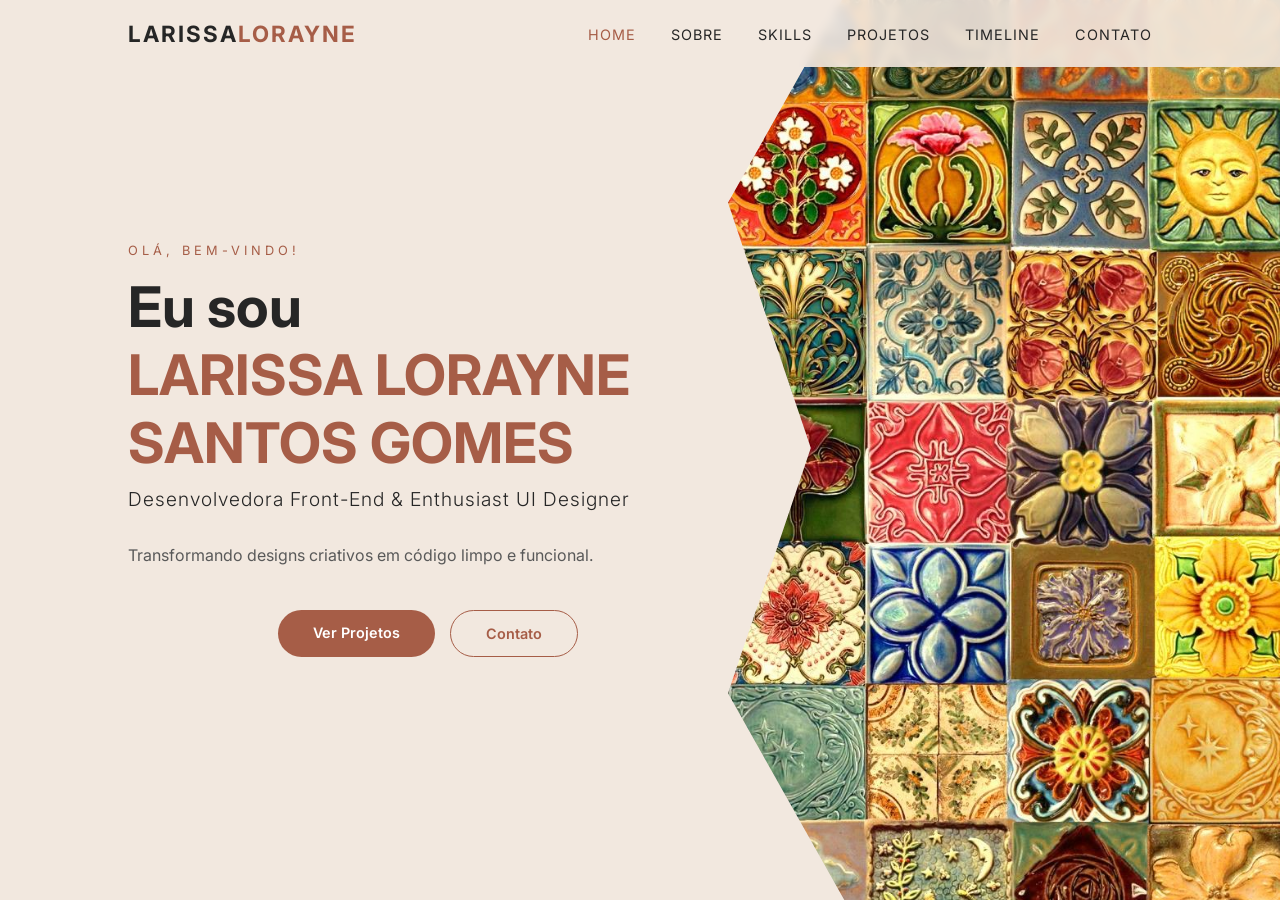
==== index.html @ 09d09968 "Add files via upload" ====
<!DOCTYPE html>
<html lang="pt-br">
<head>
    <meta charset="UTF-8">
    <meta name="viewport" content="width=device-width, initial-scale=1.0">
    <title>Meu Portfólio | Home</title>
    <link rel="stylesheet" href="css/style.css">
    <link href="https://fonts.googleapis.com/css2?family=Inter:wght@300;400;700&display=swap" rel="stylesheet">
</head>
<body>

    <header>
        <nav>
            <div class="logo">LARISSA<span>LORAYNE</span></div>
            <ul>
                <li><a href="index.html" class="active">Home</a></li>
                <li><a href="sobre.html">Sobre</a></li>
                <li><a href="skills.html">Skills</a></li>
                <li><a href="projetos.html">Projetos</a></li>
                <li><a href="timeline.html">Timeline</a></li>
                <li><a href="contato.html">Contato</a></li>
            </ul>
        </nav>
    </header>

    <main class="hero-section">
    <div class="hero-content">
        <p class="greeting">OLÁ, BEM-VINDO!</p>
        <h1>Eu sou <br> <span>LARISSA LORAYNE SANTOS GOMES</span></h1>
        <h2>Desenvolvedora Front-End & Enthusiast UI Designer</h2>
        <p class="description">
            Transformando designs criativos em código limpo e funcional.
        </p>
        <div class="cta-buttons">
            <a href="projetos.html" class="btn-primary">Ver Projetos</a>
            <a href="contato.html" class="btn-secondary">Contato</a>
        </div>
    </div>

    <div class="hero-image-container">
        <div class="wave-shape"></div>
        <div class="hero-image-container">
    <div class="wave-shape"></div>
    <img src="assets/img.jpg" alt="Minha Foto de Perfil">
</div>
    </div>
</main>

</body>
</html>
---- css/style.css ----
/* Configurações Globais */
* {
    margin: 0;
    padding: 0;
    box-sizing: border-box;
    font-family: 'Inter', sans-serif;
}

:root {
    --cor-principal: #A65D47;   /* Terracota */
    --cor-secundaria: #D9BBA9;  /* Bege Médio */
    --cor-fundo: #F2E8DF;       /* Off-white/Nude claro */
    --cor-texto: #262626;       /* Grafite escuro */
    --cor-branco: #FFFFFF;
}

body {
    background-color: var(--cor-fundo);
    color: var(--cor-texto);
    min-height: 100vh;
}

/* Navegação com transparência elegante */
header {
    padding: 20px 10%;
    background: rgba(242, 232, 223, 0.9); /* Cor de fundo com transparência */
    backdrop-filter: blur(5px);
    position: fixed;
    width: 100%;
    top: 0;
    z-index: 1000;
}

nav {
    display: flex;
    justify-content: space-between;
    align-items: center;
}

.logo {
    font-size: 1.4rem;
    font-weight: 700;
    letter-spacing: 2px;
    color: var(--cor-texto);
}

.logo span {
    color: var(--cor-principal);
}

nav ul {
    display: flex;
    list-style: none;
}

nav ul li {
    margin-left: 35px;
}

nav ul li a {
    text-decoration: none;
    color: var(--cor-texto);
    font-weight: 400;
    font-size: 0.9rem;
    text-transform: uppercase;
    letter-spacing: 1px;
    transition: 0.3s;
}

nav ul li a:hover, nav ul li a.active {
    color: var(--cor-principal);
}

/* Garante que a seção principal ocupe a tela toda sem rolar */
.hero-section {
    height: 100vh;
    display: flex;
    align-items: center; /* Centraliza verticalmente */
    justify-content: flex-start; /* Alinha ao início para controlar o preenchimento */
    position: relative;
    overflow: hidden;
}

.hero-content {
    /* Em vez de width: 50%, usamos um max-width para não esmagar o texto */
    width: 100%;
    max-width: 600px; 
    
    /* Centraliza na metade esquerda da tela */
    margin-left: 10%; 
    
    /* Garante que o texto fique acima de qualquer fundo */
    z-index: 2;
    position: relative;
}

/* Faz a imagem dos azulejos preencher todo o espaço sem esticar */
.hero-image-container img {
    width: 100%;
    height: 100%;
    object-fit: cover; /* ESSENCIAL: Preenche o espaço mantendo a proporção */
    object-position: center; /* Centraliza o desenho dos azulejos */
    
    /* O recorte que você pediu (exemplo de onda orgânica) */
    clip-path: polygon(25% 0%, 100% 0%, 100% 100%, 25% 100%, 0% 75%, 15% 50%, 0% 25%);
}

/* A forma colorida que fica logo atrás para dar o efeito de borda */
.wave-shape {
    position: absolute;
    left: -2px; /* Pequeno ajuste para a borda aparecer */
    top: 0;
    width: 100%;
    height: 100%;
    background-color: var(--mustard); /* Ou a cor que você definiu no :root */
    z-index: -1;
    clip-path: polygon(24% 0%, 100% 0%, 100% 100%, 24% 100%, -1% 75%, 14% 50%, -1% 25%);
}
.greeting {
    font-weight: 400;
    letter-spacing: 4px;
    color: var(--cor-principal);
    margin-bottom: 15px;
    font-size: 0.8rem;
}

h1 {
    font-size: 3.5rem;
    margin-bottom: 10px;
    font-weight: 700;
    color: var(--cor-texto);
}

h1 span {
    color: var(--cor-principal);
}

h2 {
    font-size: 1.2rem;
    font-weight: 300;
    margin-bottom: 30px;
    letter-spacing: 1px;
}

.description {
    max-width: 600px;
    margin: 0 auto 40px;
    font-size: 1rem;
    line-height: 1.8;
    color: #595959;
}

/* Botões Modernos */
.cta-buttons {
    display: flex;
    gap: 15px;
    justify-content: center;
}

.btn-primary {
    background-color: var(--cor-principal);
    color: var(--cor-branco);
    padding: 14px 35px;
    text-decoration: none;
    border-radius: 50px; /* Botão arredondado fica mais moderno nessa paleta */
    font-size: 0.9rem;
    font-weight: 600;
    transition: all 0.3s ease;
}

.btn-secondary {
    border: 1px solid var(--cor-principal);
    color: var(--cor-principal);
    padding: 14px 35px;
    text-decoration: none;
    border-radius: 50px;
    font-size: 0.9rem;
    font-weight: 600;
    transition: all 0.3s ease;
}

.btn-primary:hover {
    background-color: #8c4b38; /* Um terracota um pouco mais escuro para o hover */
    transform: translateY(-2px);
    box-shadow: 0 5px 15px rgba(166, 93, 71, 0.3);
}

.btn-secondary:hover {
    background-color: var(--cor-principal);
    color: var(--cor-branco);
    transform: translateY(-2px);
}

/* Responsividade */
@media (max-width: 768px) {
    h1 { font-size: 2.2rem; }
    .description { font-size: 0.9rem; }
    nav ul { display: none; }
}
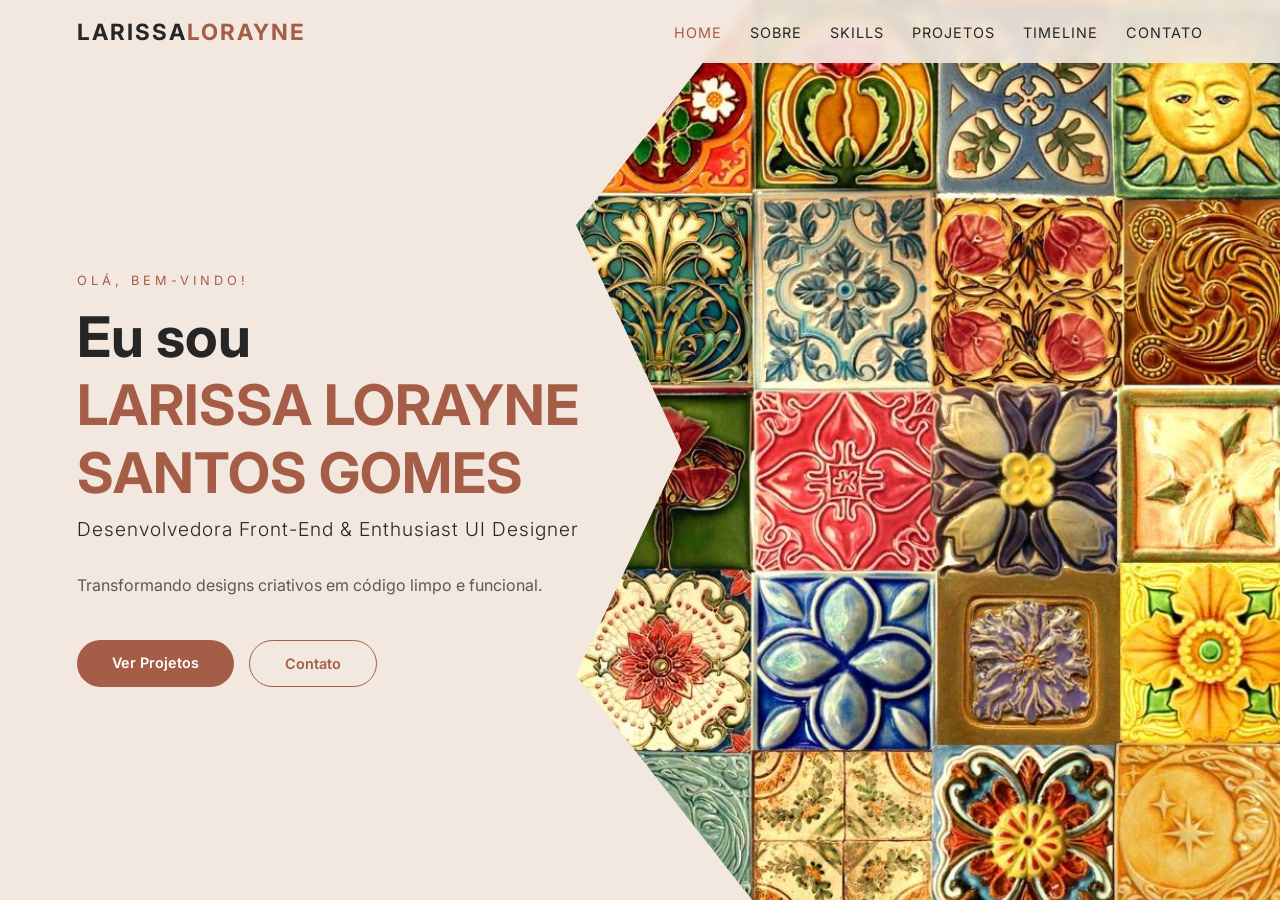
==== commit 974818de: "Add files via upload" ====
--- a/index.html
+++ b/index.html
@@ -1,50 +1,47 @@
-<!DOCTYPE html>
-<html lang="pt-br">
-<head>
-    <meta charset="UTF-8">
-    <meta name="viewport" content="width=device-width, initial-scale=1.0">
-    <title>Meu Portfólio | Home</title>
-    <link rel="stylesheet" href="css/style.css">
-    <link href="https://fonts.googleapis.com/css2?family=Inter:wght@300;400;700&display=swap" rel="stylesheet">
-</head>
-<body>
-
-    <header>
-        <nav>
-            <div class="logo">LARISSA<span>LORAYNE</span></div>
-            <ul>
-                <li><a href="index.html" class="active">Home</a></li>
-                <li><a href="sobre.html">Sobre</a></li>
-                <li><a href="skills.html">Skills</a></li>
-                <li><a href="projetos.html">Projetos</a></li>
-                <li><a href="timeline.html">Timeline</a></li>
-                <li><a href="contato.html">Contato</a></li>
-            </ul>
-        </nav>
-    </header>
-
-    <main class="hero-section">
-    <div class="hero-content">
-        <p class="greeting">OLÁ, BEM-VINDO!</p>
-        <h1>Eu sou <br> <span>LARISSA LORAYNE SANTOS GOMES</span></h1>
-        <h2>Desenvolvedora Front-End & Enthusiast UI Designer</h2>
-        <p class="description">
-            Transformando designs criativos em código limpo e funcional.
-        </p>
-        <div class="cta-buttons">
-            <a href="projetos.html" class="btn-primary">Ver Projetos</a>
-            <a href="contato.html" class="btn-secondary">Contato</a>
-        </div>
-    </div>
-
-    <div class="hero-image-container">
-        <div class="wave-shape"></div>
-        <div class="hero-image-container">
-    <div class="wave-shape"></div>
-    <img src="assets/img.jpg" alt="Minha Foto de Perfil">
-</div>
-    </div>
-</main>
-
-</body>
+<!DOCTYPE html>
+<html lang="pt-br">
+<head>
+    <meta charset="UTF-8">
+    <meta name="viewport" content="width=device-width, initial-scale=1.0">
+    <title>Meu Portfólio | Home</title>
+    <link rel="stylesheet" href="css/style.css">
+    <link href="https://fonts.googleapis.com/css2?family=Inter:wght@300;400;700&display=swap" rel="stylesheet">
+</head>
+<body>
+
+    <header>
+        <nav>
+            <div class="logo">LARISSA<span>LORAYNE</span></div>
+            <ul>
+                <li><a href="index.html" class="active">Home</a></li>
+                <li><a href="sobre.html">Sobre</a></li>
+                <li><a href="skills.html">Skills</a></li>
+                <li><a href="projetos.html">Projetos</a></li>
+                <li><a href="timeline.html">Timeline</a></li>
+                <li><a href="contato.html">Contato</a></li>
+            </ul>
+        </nav>
+    </header>
+
+    <main class="hero-section">
+    <div class="hero-content">
+        <p class="greeting">OLÁ, BEM-VINDO!</p>
+        <h1>Eu sou <br> <span>LARISSA LORAYNE SANTOS GOMES</span></h1>
+        <h2>Desenvolvedora Front-End & Enthusiast UI Designer</h2>
+        <p class="description">
+            Transformando designs criativos em código limpo e funcional.
+        </p>
+        <div class="cta-buttons">
+            <a href="projetos.html" class="btn-primary">Ver Projetos</a>
+            <a href="contato.html" class="btn-secondary">Contato</a>
+        </div>
+    </div>
+
+    <div class="hero-image-container">
+        <div class="wave-shape"></div>
+        <img src="assets/img.jpg" alt="Minha Foto de Perfil">
+    </div>
+</main>
+
+</body>
 </html>
--- a/css/style.css
+++ b/css/style.css
@@ -196,4 +196,219 @@
     h1 { font-size: 2.2rem; }
     .description { font-size: 0.9rem; }
     nav ul { display: none; }
-}+}
+/* ==========================================================
+   RESPONSIVIDADE GLOBAL - DESKTOP / NOTEBOOK / TABLET / CELULAR
+   ========================================================== */
+
+html {
+    width: 100%;
+    overflow-x: hidden;
+    scroll-behavior: smooth;
+}
+
+body {
+    width: 100%;
+    overflow-x: hidden;
+}
+
+img {
+    max-width: 100%;
+}
+
+header {
+    padding: 18px clamp(20px, 6vw, 10%);
+}
+
+nav {
+    gap: 20px;
+}
+
+nav ul {
+    flex-wrap: wrap;
+    justify-content: flex-end;
+    gap: 10px 28px;
+}
+
+nav ul li {
+    margin-left: 0;
+}
+
+.hero-section {
+    min-height: 100vh;
+    height: auto;
+    padding: 120px 6% 60px;
+}
+
+.hero-content {
+    margin-left: 0;
+    width: min(52%, 650px);
+}
+
+.hero-image-container {
+    position: absolute;
+    right: 0;
+    top: 0;
+    width: 55%;
+    height: 100%;
+    z-index: 0;
+}
+
+.hero-image-container > .hero-image-container {
+    position: absolute;
+    inset: 0;
+    width: 100%;
+    height: 100%;
+}
+
+.cta-buttons {
+    justify-content: flex-start;
+    flex-wrap: wrap;
+}
+
+@media (max-width: 1100px) {
+    header {
+        padding-left: 5%;
+        padding-right: 5%;
+    }
+
+    nav ul {
+        gap: 8px 18px;
+    }
+
+    nav ul li a {
+        font-size: .82rem;
+    }
+
+    .hero-content {
+        width: 58%;
+    }
+
+    .hero-image-container {
+        width: 50%;
+    }
+
+    h1 {
+        font-size: clamp(2.6rem, 5vw, 3.5rem);
+    }
+}
+
+@media (max-width: 800px) {
+    header {
+        position: sticky;
+        padding: 14px 20px;
+    }
+
+    nav {
+        align-items: flex-start;
+    }
+
+    .logo {
+        font-size: 1.05rem;
+        white-space: nowrap;
+    }
+
+    nav ul {
+        flex: 1;
+        flex-wrap: nowrap;
+        overflow-x: auto;
+        justify-content: flex-start;
+        padding-bottom: 4px;
+        scrollbar-width: none;
+    }
+
+    nav ul::-webkit-scrollbar {
+        display: none;
+    }
+
+    nav ul li a {
+        white-space: nowrap;
+        font-size: .72rem;
+    }
+
+    .hero-section {
+        min-height: calc(100vh - 70px);
+        padding: 70px 24px 50px;
+        display: flex;
+        flex-direction: column;
+        align-items: stretch;
+        justify-content: center;
+        gap: 35px;
+    }
+
+    .hero-content {
+        width: 100%;
+        max-width: 700px;
+        margin: 0 auto;
+        text-align: center;
+    }
+
+    .hero-image-container {
+        position: relative;
+        order: 2;
+        width: 100%;
+        height: 300px;
+        max-width: 650px;
+        margin: 0 auto;
+    }
+
+    .hero-image-container img {
+        clip-path: none;
+        border-radius: 20px;
+    }
+
+    .wave-shape {
+        display: none;
+    }
+
+    .greeting {
+        letter-spacing: 2px;
+    }
+
+    h1 {
+        font-size: clamp(2.1rem, 8vw, 3rem);
+        line-height: 1.1;
+    }
+
+    h2 {
+        font-size: 1rem;
+    }
+
+    .description {
+        margin-bottom: 25px;
+    }
+
+    .cta-buttons {
+        justify-content: center;
+    }
+}
+
+@media (max-width: 480px) {
+    header {
+        padding: 12px 14px;
+    }
+
+    nav {
+        flex-direction: column;
+        gap: 8px;
+    }
+
+    nav ul {
+        width: 100%;
+    }
+
+    .hero-section {
+        padding: 45px 18px 35px;
+    }
+
+    .hero-image-container {
+        height: 240px;
+    }
+
+    .btn-primary,
+    .btn-secondary {
+        width: 100%;
+        text-align: center;
+        padding: 13px 22px;
+    }
+}
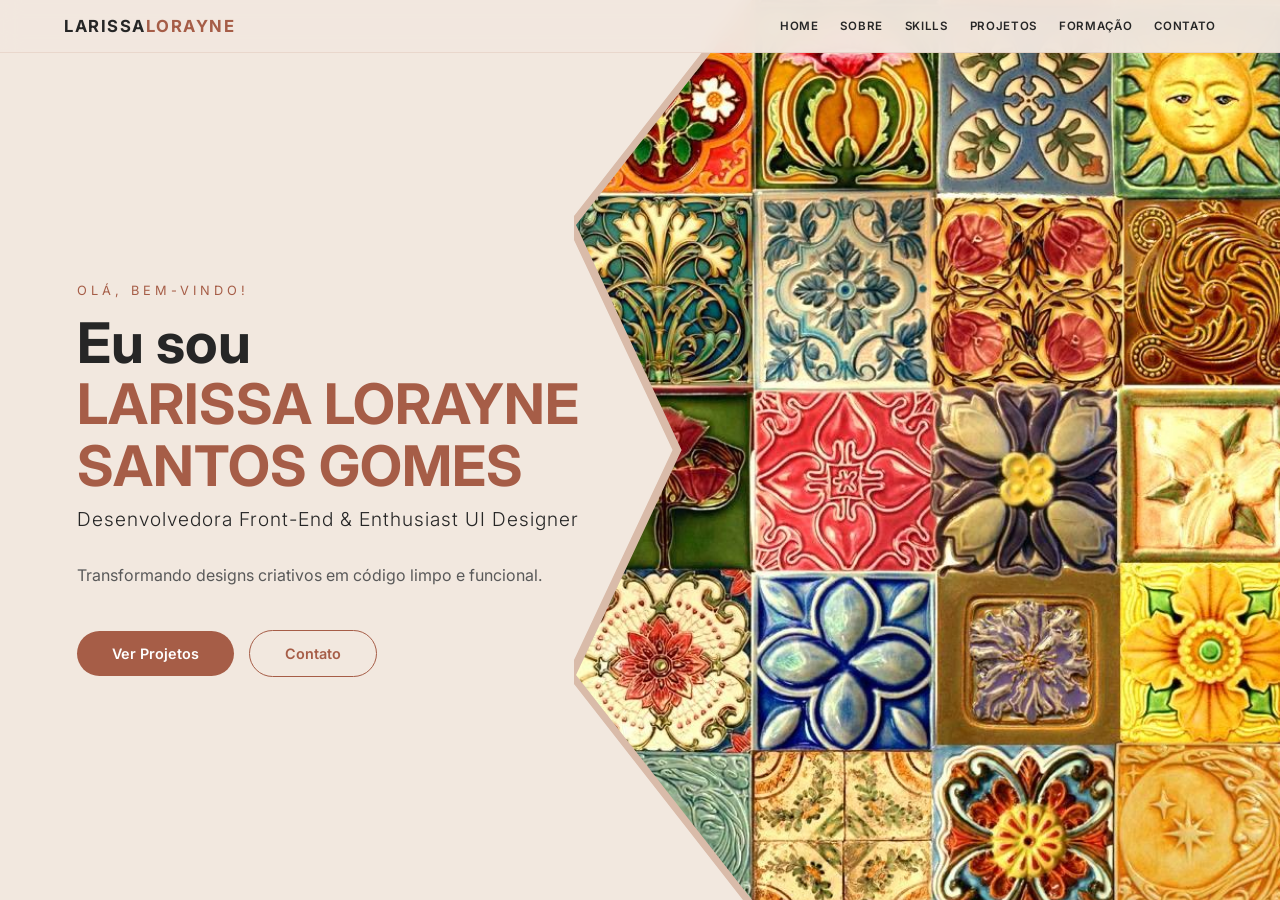
==== commit 8e215022: "Atualizando o Portfolio" ====
--- a/index.html
+++ b/index.html
@@ -9,19 +9,13 @@
 </head>
 <body>
 
-    <header>
-        <nav>
-            <div class="logo">LARISSA<span>LORAYNE</span></div>
-            <ul>
-                <li><a href="index.html" class="active">Home</a></li>
-                <li><a href="sobre.html">Sobre</a></li>
-                <li><a href="skills.html">Skills</a></li>
-                <li><a href="projetos.html">Projetos</a></li>
-                <li><a href="timeline.html">Timeline</a></li>
-                <li><a href="contato.html">Contato</a></li>
-            </ul>
-        </nav>
-    </header>
+    <header class="site-header">
+<nav class="site-nav" aria-label="Navegação principal">
+<a class="logo" href="index.html" class="active">LARISSA<span>LORAYNE</span></a>
+<button class="menu-toggle" type="button" aria-expanded="false" aria-controls="site-menu">Menu</button>
+<ul id="site-menu" class="site-menu">
+<li><a href="index.html">Home</a></li><li><a href="sobre.html">Sobre</a></li><li><a href="skills.html">Skills</a></li><li><a href="projetos.html">Projetos</a></li><li><a href="timeline.html">Formação</a></li><li><a href="contato.html">Contato</a></li>
+</ul></nav></header>
 
     <main class="hero-section">
     <div class="hero-content">
@@ -43,5 +37,6 @@
     </div>
 </main>
 
+<script src="js/navigation.js" defer></script>
 </body>
 </html>
--- a/css/style.css
+++ b/css/style.css
@@ -1,283 +1,741 @@
-/* Configurações Globais */
-* {
-    margin: 0;
-    padding: 0;
-    box-sizing: border-box;
-    font-family: 'Inter', sans-serif;
-}
-
-:root {
-    --cor-principal: #A65D47;   /* Terracota */
-    --cor-secundaria: #D9BBA9;  /* Bege Médio */
-    --cor-fundo: #F2E8DF;       /* Off-white/Nude claro */
-    --cor-texto: #262626;       /* Grafite escuro */
-    --cor-branco: #FFFFFF;
-}
-
-body {
-    background-color: var(--cor-fundo);
-    color: var(--cor-texto);
-    min-height: 100vh;
-}
-
-/* Navegação com transparência elegante */
-header {
-    padding: 20px 10%;
-    background: rgba(242, 232, 223, 0.9); /* Cor de fundo com transparência */
-    backdrop-filter: blur(5px);
-    position: fixed;
-    width: 100%;
-    top: 0;
-    z-index: 1000;
-}
-
-nav {
-    display: flex;
-    justify-content: space-between;
-    align-items: center;
-}
-
-.logo {
-    font-size: 1.4rem;
-    font-weight: 700;
-    letter-spacing: 2px;
-    color: var(--cor-texto);
-}
-
-.logo span {
-    color: var(--cor-principal);
-}
-
-nav ul {
-    display: flex;
-    list-style: none;
-}
-
-nav ul li {
-    margin-left: 35px;
-}
-
-nav ul li a {
-    text-decoration: none;
-    color: var(--cor-texto);
-    font-weight: 400;
-    font-size: 0.9rem;
-    text-transform: uppercase;
-    letter-spacing: 1px;
-    transition: 0.3s;
-}
-
-nav ul li a:hover, nav ul li a.active {
-    color: var(--cor-principal);
-}
-
-/* Garante que a seção principal ocupe a tela toda sem rolar */
-.hero-section {
-    height: 100vh;
-    display: flex;
-    align-items: center; /* Centraliza verticalmente */
-    justify-content: flex-start; /* Alinha ao início para controlar o preenchimento */
-    position: relative;
-    overflow: hidden;
-}
-
-.hero-content {
-    /* Em vez de width: 50%, usamos um max-width para não esmagar o texto */
-    width: 100%;
-    max-width: 600px; 
-    
-    /* Centraliza na metade esquerda da tela */
-    margin-left: 10%; 
-    
-    /* Garante que o texto fique acima de qualquer fundo */
-    z-index: 2;
-    position: relative;
-}
-
-/* Faz a imagem dos azulejos preencher todo o espaço sem esticar */
-.hero-image-container img {
-    width: 100%;
-    height: 100%;
-    object-fit: cover; /* ESSENCIAL: Preenche o espaço mantendo a proporção */
-    object-position: center; /* Centraliza o desenho dos azulejos */
-    
-    /* O recorte que você pediu (exemplo de onda orgânica) */
-    clip-path: polygon(25% 0%, 100% 0%, 100% 100%, 25% 100%, 0% 75%, 15% 50%, 0% 25%);
-}
-
-/* A forma colorida que fica logo atrás para dar o efeito de borda */
-.wave-shape {
-    position: absolute;
-    left: -2px; /* Pequeno ajuste para a borda aparecer */
-    top: 0;
-    width: 100%;
-    height: 100%;
-    background-color: var(--mustard); /* Ou a cor que você definiu no :root */
-    z-index: -1;
-    clip-path: polygon(24% 0%, 100% 0%, 100% 100%, 24% 100%, -1% 75%, 14% 50%, -1% 25%);
-}
-.greeting {
-    font-weight: 400;
-    letter-spacing: 4px;
-    color: var(--cor-principal);
-    margin-bottom: 15px;
-    font-size: 0.8rem;
-}
-
-h1 {
-    font-size: 3.5rem;
-    margin-bottom: 10px;
-    font-weight: 700;
-    color: var(--cor-texto);
-}
-
-h1 span {
-    color: var(--cor-principal);
-}
-
-h2 {
-    font-size: 1.2rem;
-    font-weight: 300;
-    margin-bottom: 30px;
-    letter-spacing: 1px;
-}
-
-.description {
-    max-width: 600px;
-    margin: 0 auto 40px;
-    font-size: 1rem;
-    line-height: 1.8;
-    color: #595959;
-}
-
-/* Botões Modernos */
-.cta-buttons {
-    display: flex;
-    gap: 15px;
-    justify-content: center;
-}
-
-.btn-primary {
-    background-color: var(--cor-principal);
-    color: var(--cor-branco);
-    padding: 14px 35px;
-    text-decoration: none;
-    border-radius: 50px; /* Botão arredondado fica mais moderno nessa paleta */
-    font-size: 0.9rem;
-    font-weight: 600;
-    transition: all 0.3s ease;
-}
-
-.btn-secondary {
-    border: 1px solid var(--cor-principal);
-    color: var(--cor-principal);
-    padding: 14px 35px;
-    text-decoration: none;
-    border-radius: 50px;
-    font-size: 0.9rem;
-    font-weight: 600;
-    transition: all 0.3s ease;
-}
-
-.btn-primary:hover {
-    background-color: #8c4b38; /* Um terracota um pouco mais escuro para o hover */
-    transform: translateY(-2px);
-    box-shadow: 0 5px 15px rgba(166, 93, 71, 0.3);
-}
-
-.btn-secondary:hover {
-    background-color: var(--cor-principal);
-    color: var(--cor-branco);
-    transform: translateY(-2px);
-}
-
-/* Responsividade */
-@media (max-width: 768px) {
-    h1 { font-size: 2.2rem; }
-    .description { font-size: 0.9rem; }
-    nav ul { display: none; }
-}
-/* ==========================================================
-   RESPONSIVIDADE GLOBAL - DESKTOP / NOTEBOOK / TABLET / CELULAR
-   ========================================================== */
+
+
+* {
+    margin: 0;
+    padding: 0;
+    box-sizing: border-box;
+    font-family: 'Inter', sans-serif;
+}
 
 html {
     width: 100%;
+    max-width: 100%;
     overflow-x: hidden;
     scroll-behavior: smooth;
 }
 
 body {
     width: 100%;
+    max-width: 100%;
+    min-height: 100vh;
+
+    background-color: var(--cor-fundo);
+    color: var(--cor-texto);
+
     overflow-x: hidden;
 }
 
 img {
     max-width: 100%;
+    display: block;
+}
+
+:root {
+    --cor-principal: #A65D47;
+    --cor-secundaria: #D9BBA9;
+    --cor-fundo: #F2E8DF;
+    --cor-texto: #262626;
+    --cor-branco: #FFFFFF;
+
+    
+    --old-lace: #F2E8DF;
+    --dark-cerulean: #1d3557;
+    --white: #FFFFFF;
+    --cg-red: #A65D47;
 }
 
 header {
-    padding: 18px clamp(20px, 6vw, 10%);
+    position: fixed;
+
+    top: 0;
+    left: 0;
+
+    width: 100%;
+
+    padding: 20px 10%;
+
+    background: rgba(242, 232, 223, 0.92);
+
+    backdrop-filter: blur(8px);
+    -webkit-backdrop-filter: blur(8px);
+
+    z-index: 1000;
+
+    border-bottom: 1px solid rgba(166, 93, 71, 0.08);
 }
 
 nav {
+    width: 100%;
+
+    display: flex;
+
+    justify-content: space-between;
+    align-items: center;
+
     gap: 20px;
 }
 
+.logo {
+    flex-shrink: 0;
+
+    font-size: 1.4rem;
+
+    font-weight: 700;
+
+    letter-spacing: 2px;
+
+    color: var(--cor-texto);
+
+    white-space: nowrap;
+}
+
+.logo span {
+    color: var(--cor-principal);
+}
+
 nav ul {
-    flex-wrap: wrap;
+    display: flex;
+
+    align-items: center;
+
     justify-content: flex-end;
-    gap: 10px 28px;
+
+    gap: 28px;
+
+    list-style: none;
+
+    margin: 0;
+    padding: 0;
 }
 
 nav ul li {
+    margin: 0;
+
+    flex-shrink: 0;
+}
+
+nav ul li a {
+    display: block;
+
+    color: var(--cor-texto);
+
+    text-decoration: none;
+
+    font-weight: 400;
+
+    font-size: 0.9rem;
+
+    text-transform: uppercase;
+
+    letter-spacing: 1px;
+
+    white-space: nowrap;
+
+    transition:
+        color 0.3s ease,
+        transform 0.3s ease;
+}
+
+nav ul li a:hover,
+nav ul li a.active {
+    color: var(--cor-principal);
+}
+
+.hero-section {
+    position: relative;
+
+    width: 100%;
+
+    min-height: 100vh;
+
+    display: flex;
+
+    align-items: center;
+
+    justify-content: flex-start;
+
+    padding: 120px 6% 60px;
+
+    overflow: hidden;
+}
+
+.hero-content {
+    position: relative;
+
+    z-index: 2;
+
+    width: min(52%, 650px);
+
+    max-width: 650px;
+
     margin-left: 0;
-}
-
-.hero-section {
-    min-height: 100vh;
-    height: auto;
-    padding: 120px 6% 60px;
-}
-
-.hero-content {
-    margin-left: 0;
-    width: min(52%, 650px);
 }
 
 .hero-image-container {
     position: absolute;
+
+    top: 0;
     right: 0;
-    top: 0;
+
     width: 55%;
     height: 100%;
+
     z-index: 0;
+}
+
+.hero-image-container img {
+    width: 100%;
+    height: 100%;
+
+    object-fit: cover;
+
+    object-position: center;
+
+    clip-path: polygon(
+        25% 0%,
+        100% 0%,
+        100% 100%,
+        25% 100%,
+        0% 75%,
+        15% 50%,
+        0% 25%
+    );
 }
 
 .hero-image-container > .hero-image-container {
     position: absolute;
+
     inset: 0;
+
     width: 100%;
     height: 100%;
 }
 
+.wave-shape {
+    position: absolute;
+
+    top: 0;
+    left: -2px;
+
+    width: 100%;
+    height: 100%;
+
+    background-color: var(--cor-secundaria);
+
+    z-index: -1;
+
+    clip-path: polygon(
+        24% 0%,
+        100% 0%,
+        100% 100%,
+        24% 100%,
+        -1% 75%,
+        14% 50%,
+        -1% 25%
+    );
+}
+
+.greeting {
+    margin-bottom: 15px;
+
+    color: var(--cor-principal);
+
+    font-size: 0.8rem;
+
+    font-weight: 400;
+
+    letter-spacing: 4px;
+}
+
+h1 {
+    margin-bottom: 10px;
+
+    color: var(--cor-texto);
+
+    font-size: 3.5rem;
+
+    line-height: 1.1;
+
+    font-weight: 700;
+}
+
+h1 span {
+    color: var(--cor-principal);
+}
+
+h2 {
+    margin-bottom: 30px;
+
+    font-size: 1.2rem;
+
+    font-weight: 300;
+
+    letter-spacing: 1px;
+}
+
+.description {
+    max-width: 600px;
+
+    margin: 0 auto 40px;
+
+    color: #595959;
+
+    font-size: 1rem;
+
+    line-height: 1.8;
+}
+
 .cta-buttons {
+    display: flex;
+
     justify-content: flex-start;
+
+    align-items: center;
+
     flex-wrap: wrap;
+
+    gap: 15px;
+}
+
+.btn-primary,
+.btn-secondary {
+    display: inline-block;
+
+    padding: 14px 35px;
+
+    border-radius: 50px;
+
+    font-size: 0.9rem;
+
+    font-weight: 600;
+
+    text-decoration: none;
+
+    transition: all 0.3s ease;
+}
+
+.btn-primary {
+    background-color: var(--cor-principal);
+
+    color: var(--cor-branco);
+}
+
+.btn-secondary {
+    border: 1px solid var(--cor-principal);
+
+    color: var(--cor-principal);
+
+    background: transparent;
+}
+
+.btn-primary:hover {
+    background-color: #8c4b38;
+
+    transform: translateY(-2px);
+
+    box-shadow: 0 5px 15px rgba(166, 93, 71, 0.3);
+}
+
+.btn-secondary:hover {
+    background-color: var(--cor-principal);
+
+    color: var(--cor-branco);
+
+    transform: translateY(-2px);
+}
+
+.projects-container {
+    width: 100%;
+
+    min-height: 100vh;
+
+    padding: 120px 8% 50px;
+
+    background-color: var(--old-lace);
+}
+
+.projects-header {
+    margin-bottom: 40px;
+}
+
+.projects-header h1 {
+    margin-top: 8px;
+
+    color: var(--dark-cerulean);
+
+    font-family: 'Playfair Display', serif;
+
+    font-size: 3rem;
+
+    line-height: 1.15;
+}
+
+.bento-grid {
+    width: 100%;
+
+    display: grid;
+
+    grid-template-columns: repeat(4, minmax(0, 1fr));
+
+    grid-template-rows: repeat(2, 300px);
+
+    gap: 20px;
+}
+
+.project-card {
+    position: relative;
+
+    min-width: 0;
+
+    border-radius: 15px;
+
+    overflow: hidden;
+
+    background-color: var(--white);
+
+    box-shadow: 0 10px 30px rgba(0, 0, 0, 0.05);
+
+    transition:
+        transform 0.3s ease,
+        box-shadow 0.3s ease;
+
+    cursor: pointer;
+}
+
+.project-card:hover {
+    transform: translateY(-4px);
+
+    box-shadow: 0 15px 35px rgba(0, 0, 0, 0.10);
+}
+
+.card-large {
+    grid-column: span 2;
+
+    grid-row: span 2;
+}
+
+.card-wide {
+    grid-column: span 2;
+}
+
+.card-tall {
+    grid-row: span 1;
+}
+
+.project-card > img {
+    width: 100%;
+    height: 100%;
+
+    object-fit: cover;
+
+    transition: transform 0.5s ease;
+}
+
+.project-card:not(.card-container):hover > img {
+    transform: scale(1.05);
+}
+
+.mapa-card {
+    display: block;
+
+    color: white;
+
+    text-decoration: none;
+
+    background: linear-gradient(
+        135deg,
+        #1d3557,
+        #457b9d,
+        #2a9d8f
+    );
+}
+
+.mapa-preview {
+    width: 100%;
+    height: 100%;
+
+    display: flex;
+
+    flex-direction: column;
+
+    justify-content: center;
+
+    align-items: center;
+
+    text-align: center;
+
+    padding: 40px;
+}
+
+.mapa-preview .globe {
+    font-size: 260px;
+
+    line-height: 0.9;
+
+    margin-bottom: 20px;
+
+    transition:
+        transform 0.8s ease;
+}
+
+.mapa-card:hover .globe {
+    transform: scale(1.08) rotate(5deg);
+}
+
+.mapa-preview h2 {
+    margin: 0 0 15px;
+
+    color: white;
+
+    font-family: 'Playfair Display', serif;
+
+    font-size: 2rem;
+
+    line-height: 1.15;
+}
+
+.mapa-preview p {
+    max-width: 400px;
+
+    margin: 0;
+
+    color: white;
+
+    font-size: 1rem;
+
+    line-height: 1.6;
+
+    opacity: 0.9;
+}
+
+.project-overlay {
+    position: absolute;
+
+    left: 0;
+    right: 0;
+    bottom: 0;
+
+    padding: 30px;
+
+    color: white;
+
+    background: linear-gradient(
+        transparent,
+        rgba(19, 70, 134, 0.95)
+    );
+
+    transform: translateY(100%);
+
+    transition: transform 0.3s ease;
+
+    z-index: 5;
+}
+
+.project-card:not(.card-container):hover .project-overlay {
+    transform: translateY(0);
+}
+
+.project-overlay h3 {
+    margin-bottom: 10px;
+
+    font-size: 1.5rem;
+
+    line-height: 1.2;
+}
+
+.project-overlay p {
+    margin-bottom: 15px;
+
+    font-size: 0.9rem;
+
+    line-height: 1.45;
+}
+
+.project-tags {
+    display: flex;
+
+    flex-wrap: wrap;
+
+    align-items: center;
+
+    gap: 8px;
+
+    font-size: 0.8rem;
+
+    opacity: 0.9;
+}
+
+.tag {
+    padding: 4px 12px;
+
+    border-radius: 20px;
+
+    background: rgba(255, 255, 255, 0.2);
+
+    backdrop-filter: blur(5px);
+
+    white-space: nowrap;
+}
+
+.card-container {
+    perspective: 1200px;
+
+    background: transparent;
+
+    box-shadow: none;
+
+    overflow: visible;
+}
+
+.card-container:hover {
+    box-shadow: none;
+
+    transform: none;
+}
+
+.card-inner {
+    position: relative;
+
+    width: 100%;
+    height: 100%;
+
+    transform-style: preserve-3d;
+
+    transition: transform 0.8s ease;
+}
+
+.card-container.flip .card-inner {
+    transform: rotateY(180deg);
+}
+
+.card-face {
+    position: absolute;
+
+    width: 100%;
+    height: 100%;
+
+    display: flex;
+
+    flex-direction: column;
+
+    justify-content: center;
+
+    align-items: center;
+
+    padding: 20px;
+
+    border-radius: 15px;
+
+    color: white;
+
+    backface-visibility: hidden;
+
+    -webkit-backface-visibility: hidden;
+
+    box-shadow: 0 15px 35px rgba(0, 0, 0, 0.3);
+
+    overflow: hidden;
+
+    font-family: Arial, Helvetica, sans-serif;
+
+    background-image: url('../assets/card.png');
+
+    background-repeat: no-repeat;
+
+    background-size: cover;
+
+    background-position: center;
+}
+
+.front {
+    border: 1px solid rgba(255, 255, 255, 0.2);
+}
+
+.front h1 {
+    margin-bottom: 10px;
+
+    color: white;
+
+    font-size: 2rem;
+
+    text-align: center;
+
+    text-shadow: 0 2px 4px rgb(69, 0, 0);
+}
+
+.front p {
+    color: white;
+
+    font-size: 1rem;
+
+    letter-spacing: 2px;
+
+    opacity: 0.9;
+
+    text-align: center;
+
+    text-shadow: 0 2px 4px rgba(0, 0, 0, 0.7);
+}
+
+.back {
+    transform: rotateY(180deg);
+
+    border: 1px solid rgba(255, 255, 255, 0.1);
+}
+
+.back h2 {
+    margin-bottom: 20px;
+
+    color: white;
+
+    font-size: 1.8rem;
+
+    text-shadow: 0 2px 4px rgba(0, 0, 0, 0.7);
+}
+
+.info {
+    max-width: 100%;
+
+    text-align: center;
+
+    color: white;
+
+    text-shadow: 0 2px 4px rgba(0, 0, 0, 0.7);
+}
+
+.info p {
+    margin: 8px 0;
+
+    font-size: 1rem;
+
+    line-height: 1.4;
+
+    overflow-wrap: anywhere;
+
+    opacity: 0.95;
+}
+
+.card-container:hover .card-inner {
+    transform: scale(1.03);
+}
+
+.card-container.flip:hover .card-inner {
+    transform: rotateY(180deg) scale(1.03);
 }
 
 @media (max-width: 1100px) {
+
     header {
         padding-left: 5%;
         padding-right: 5%;
     }
 
     nav ul {
-        gap: 8px 18px;
+        gap: 18px;
     }
 
     nav ul li a {
-        font-size: .82rem;
+        font-size: 0.82rem;
     }
 
     .hero-content {
@@ -291,69 +749,130 @@
     h1 {
         font-size: clamp(2.6rem, 5vw, 3.5rem);
     }
+
+    .projects-container {
+        padding-left: 5%;
+        padding-right: 5%;
+    }
 }
 
 @media (max-width: 800px) {
+
+    
+
     header {
         position: sticky;
+
+        width: 100%;
+
         padding: 14px 20px;
     }
 
     nav {
+        width: 100%;
+
         align-items: flex-start;
+
+        gap: 10px;
     }
 
     .logo {
         font-size: 1.05rem;
+
         white-space: nowrap;
     }
 
     nav ul {
         flex: 1;
+
+        min-width: 0;
+
+        display: flex;
+
         flex-wrap: nowrap;
+
         overflow-x: auto;
+
+        overflow-y: hidden;
+
         justify-content: flex-start;
-        padding-bottom: 4px;
+
+        gap: 20px;
+
+        padding: 2px 2px 6px;
+
         scrollbar-width: none;
+
+        -webkit-overflow-scrolling: touch;
     }
 
     nav ul::-webkit-scrollbar {
         display: none;
     }
 
+    nav ul li {
+        flex: 0 0 auto;
+
+        margin: 0;
+    }
+
     nav ul li a {
+        display: block;
+
         white-space: nowrap;
-        font-size: .72rem;
-    }
+
+        font-size: 0.72rem;
+
+        padding: 3px 0;
+    }
+
+    
 
     .hero-section {
         min-height: calc(100vh - 70px);
+
+        height: auto;
+
         padding: 70px 24px 50px;
+
         display: flex;
+
         flex-direction: column;
+
         align-items: stretch;
+
         justify-content: center;
+
         gap: 35px;
     }
 
     .hero-content {
         width: 100%;
+
         max-width: 700px;
+
         margin: 0 auto;
+
         text-align: center;
     }
 
     .hero-image-container {
         position: relative;
+
         order: 2;
+
         width: 100%;
+
         height: 300px;
+
         max-width: 650px;
+
         margin: 0 auto;
     }
 
     .hero-image-container img {
         clip-path: none;
+
         border-radius: 20px;
     }
 
@@ -367,6 +886,7 @@
 
     h1 {
         font-size: clamp(2.1rem, 8vw, 3rem);
+
         line-height: 1.1;
     }
 
@@ -376,26 +896,117 @@
 
     .description {
         margin-bottom: 25px;
+
+        font-size: 0.9rem;
     }
 
     .cta-buttons {
         justify-content: center;
     }
-}
-
-@media (max-width: 480px) {
+
+    
+
+    .projects-container {
+        padding: 90px 5% 40px;
+    }
+
+    .projects-header {
+        margin-bottom: 25px;
+
+        text-align: center;
+    }
+
+    .projects-header h1 {
+        font-size: clamp(2rem, 7vw, 3rem);
+    }
+
+    .bento-grid {
+        grid-template-columns: repeat(2, minmax(0, 1fr));
+
+        grid-template-rows: auto;
+
+        grid-auto-rows: minmax(280px, auto);
+
+        gap: 14px;
+    }
+
+    .card-large,
+    .card-wide {
+        grid-column: span 2;
+    }
+
+    .project-card {
+        min-height: 280px;
+    }
+
+    
+
+    .mapa-preview {
+        padding: 25px;
+    }
+
+    .mapa-preview .globe {
+        font-size: clamp(120px, 25vw, 210px);
+
+        line-height: 0.9;
+    }
+
+    .mapa-preview h2 {
+        font-size: 1.7rem;
+    }
+
+    .mapa-preview p {
+        font-size: 0.9rem;
+    }
+
+    
+
+    .project-overlay {
+        padding: 22px;
+    }
+}
+
+@media (max-width: 600px) {
+
+    
+
     header {
+        position: sticky;
+
         padding: 12px 14px;
     }
 
     nav {
         flex-direction: column;
+
+        align-items: stretch;
+
         gap: 8px;
+    }
+
+    .logo {
+        width: 100%;
+
+        text-align: center;
+
+        font-size: 1rem;
     }
 
     nav ul {
         width: 100%;
-    }
+
+        flex: none;
+
+        justify-content: flex-start;
+
+        gap: 18px;
+    }
+
+    nav ul li a {
+        font-size: 0.68rem;
+    }
+
+    
 
     .hero-section {
         padding: 45px 18px 35px;
@@ -408,7 +1019,292 @@
     .btn-primary,
     .btn-secondary {
         width: 100%;
+
         text-align: center;
+
         padding: 13px 22px;
     }
-}
+
+    
+
+    .projects-container {
+        padding: 35px 16px 30px;
+    }
+
+    .projects-header {
+        margin-bottom: 22px;
+    }
+
+    .projects-header h1 {
+        font-size: 2rem;
+
+        line-height: 1.15;
+    }
+
+    .bento-grid {
+        display: grid;
+
+        grid-template-columns: 1fr;
+
+        grid-template-rows: auto;
+
+        grid-auto-rows: auto;
+
+        gap: 18px;
+    }
+
+    .card-large,
+    .card-wide {
+        grid-column: span 1;
+    }
+
+    .project-card {
+        width: 100%;
+
+        min-height: 300px;
+
+        border-radius: 15px;
+    }
+
+    
+
+    .mapa-card {
+        min-height: 360px;
+    }
+
+    .mapa-preview {
+        min-height: 360px;
+
+        padding: 25px 20px;
+    }
+
+    .mapa-preview .globe {
+        font-size: 105px;
+
+        line-height: 1;
+
+        margin-bottom: 12px;
+    }
+
+    .mapa-preview h2 {
+        margin-bottom: 10px;
+
+        font-size: 1.55rem;
+
+        line-height: 1.15;
+    }
+
+    .mapa-preview p {
+        max-width: 330px;
+
+        font-size: 0.88rem;
+
+        line-height: 1.45;
+    }
+
+    
+
+    .mapa-card .project-overlay {
+        display: none !important;
+    }
+
+    
+
+    .project-card:not(.mapa-card):not(.card-container) .project-overlay {
+        transform: translateY(0);
+
+        padding: 20px;
+
+        background: linear-gradient(
+            transparent,
+            rgba(19, 70, 134, 0.95)
+        );
+    }
+
+    .project-overlay h3 {
+        font-size: 1.2rem;
+
+        line-height: 1.2;
+
+        margin-bottom: 8px;
+    }
+
+    .project-overlay p {
+        font-size: 0.84rem;
+
+        line-height: 1.4;
+
+        margin-bottom: 10px;
+    }
+
+    .project-tags {
+        justify-content: center;
+
+        flex-wrap: wrap;
+
+        gap: 6px;
+    }
+
+    .tag {
+        font-size: 0.68rem;
+
+        padding: 4px 9px;
+    }
+
+    
+
+    .card-container {
+        min-height: 320px;
+    }
+
+    .card-face {
+        padding: 18px;
+    }
+
+    .front h1 {
+        font-size: 1.5rem;
+
+        text-align: center;
+    }
+
+    .front p {
+        font-size: 0.85rem;
+    }
+
+    .back h2 {
+        font-size: 1.4rem;
+    }
+
+    .info p {
+        max-width: 100%;
+
+        font-size: 0.78rem;
+
+        line-height: 1.4;
+
+        overflow-wrap: anywhere;
+    }
+}
+
+@media (max-width: 380px) {
+
+    header {
+        padding-left: 10px;
+
+        padding-right: 10px;
+    }
+
+    nav ul {
+        gap: 15px;
+    }
+
+    nav ul li a {
+        font-size: 0.64rem;
+    }
+
+    
+
+    .hero-section {
+        padding: 40px 14px 30px;
+    }
+
+    h1 {
+        font-size: 2rem;
+    }
+
+    
+
+    .projects-container {
+        padding: 30px 12px 25px;
+    }
+
+    .projects-header h1 {
+        font-size: 1.75rem;
+    }
+
+    .project-card {
+        min-height: 270px;
+    }
+
+    
+
+    .mapa-card,
+    .mapa-preview {
+        min-height: 330px;
+    }
+
+    .mapa-preview {
+        padding: 20px 15px;
+    }
+
+    .mapa-preview .globe {
+        font-size: 85px;
+
+        margin-bottom: 10px;
+    }
+
+    .mapa-preview h2 {
+        font-size: 1.4rem;
+    }
+
+    .mapa-preview p {
+        font-size: 0.82rem;
+    }
+
+    
+
+    .card-container {
+        min-height: 290px;
+    }
+
+    .card-face {
+        padding: 15px;
+    }
+
+    .front h1 {
+        font-size: 1.3rem;
+    }
+
+    .back h2 {
+        font-size: 1.25rem;
+    }
+
+    .info p {
+        font-size: 0.72rem;
+    }
+}
+
+.site-header{position:fixed;top:0;left:0;width:100%;z-index:1000;padding:16px clamp(16px,5vw,80px);background:rgba(242,232,223,.96);backdrop-filter:blur(10px);border-bottom:1px solid rgba(166,93,71,.12)}
+.site-nav{display:flex;align-items:center;justify-content:space-between;gap:22px;max-width:1800px;margin:0 auto}
+.site-nav .logo{font-size:clamp(1rem,1.3vw,1.35rem);text-decoration:none;color:var(--cor-texto);font-weight:700;letter-spacing:1.5px}
+.site-nav .logo span{color:var(--cor-principal)}
+.site-menu{display:flex;align-items:center;justify-content:flex-end;gap:clamp(12px,1.7vw,28px);list-style:none;margin:0;padding:0}
+.site-menu a{display:block;color:var(--cor-texto);text-decoration:none;font-size:clamp(.72rem,.8vw,.9rem);font-weight:600;letter-spacing:.06em;text-transform:uppercase;white-space:nowrap}
+.site-menu a:hover,.site-menu a.active{color:var(--cor-principal)}
+.menu-toggle{display:none;border:1px solid var(--cor-principal);border-radius:8px;padding:8px 12px;background:transparent;color:var(--cor-principal);font:inherit;font-weight:700}
+html{scroll-padding-top:90px}
+body{overflow-x:clip}
+@media(max-width:900px){
+ .site-header{padding:12px 18px}
+ .site-nav{flex-wrap:wrap}
+ .menu-toggle{display:block}
+ .site-menu{display:none;flex:1 0 100%;flex-direction:column;align-items:stretch;gap:0;padding:8px 0 4px}
+ .site-menu.is-open{display:flex}
+ .site-menu li{width:100%}
+ .site-menu a{padding:11px 4px;border-top:1px solid rgba(166,93,71,.12);font-size:.85rem}
+}
+@media(min-width:1600px){
+ body{font-size:18px}
+ .hero-section,.projects-container,.contact-container,.sobre-container,.skills-container,.timeline-container{max-width:2200px;margin-left:auto;margin-right:auto}
+ .site-nav{max-width:2000px}
+ .project-card{min-height:340px}
+}
+@media(min-width:2400px){
+ body{font-size:20px}
+ .site-header{padding-top:22px;padding-bottom:22px}
+ .site-nav{max-width:2200px}
+ .hero-section,.projects-container,.contact-container,.sobre-container,.skills-container,.timeline-container{max-width:2400px}
+}
+@media(prefers-reduced-motion:reduce){
+ *,*::before,*::after{scroll-behavior:auto!important;transition-duration:.01ms!important;animation-duration:.01ms!important;animation-iteration-count:1!important}
+}
